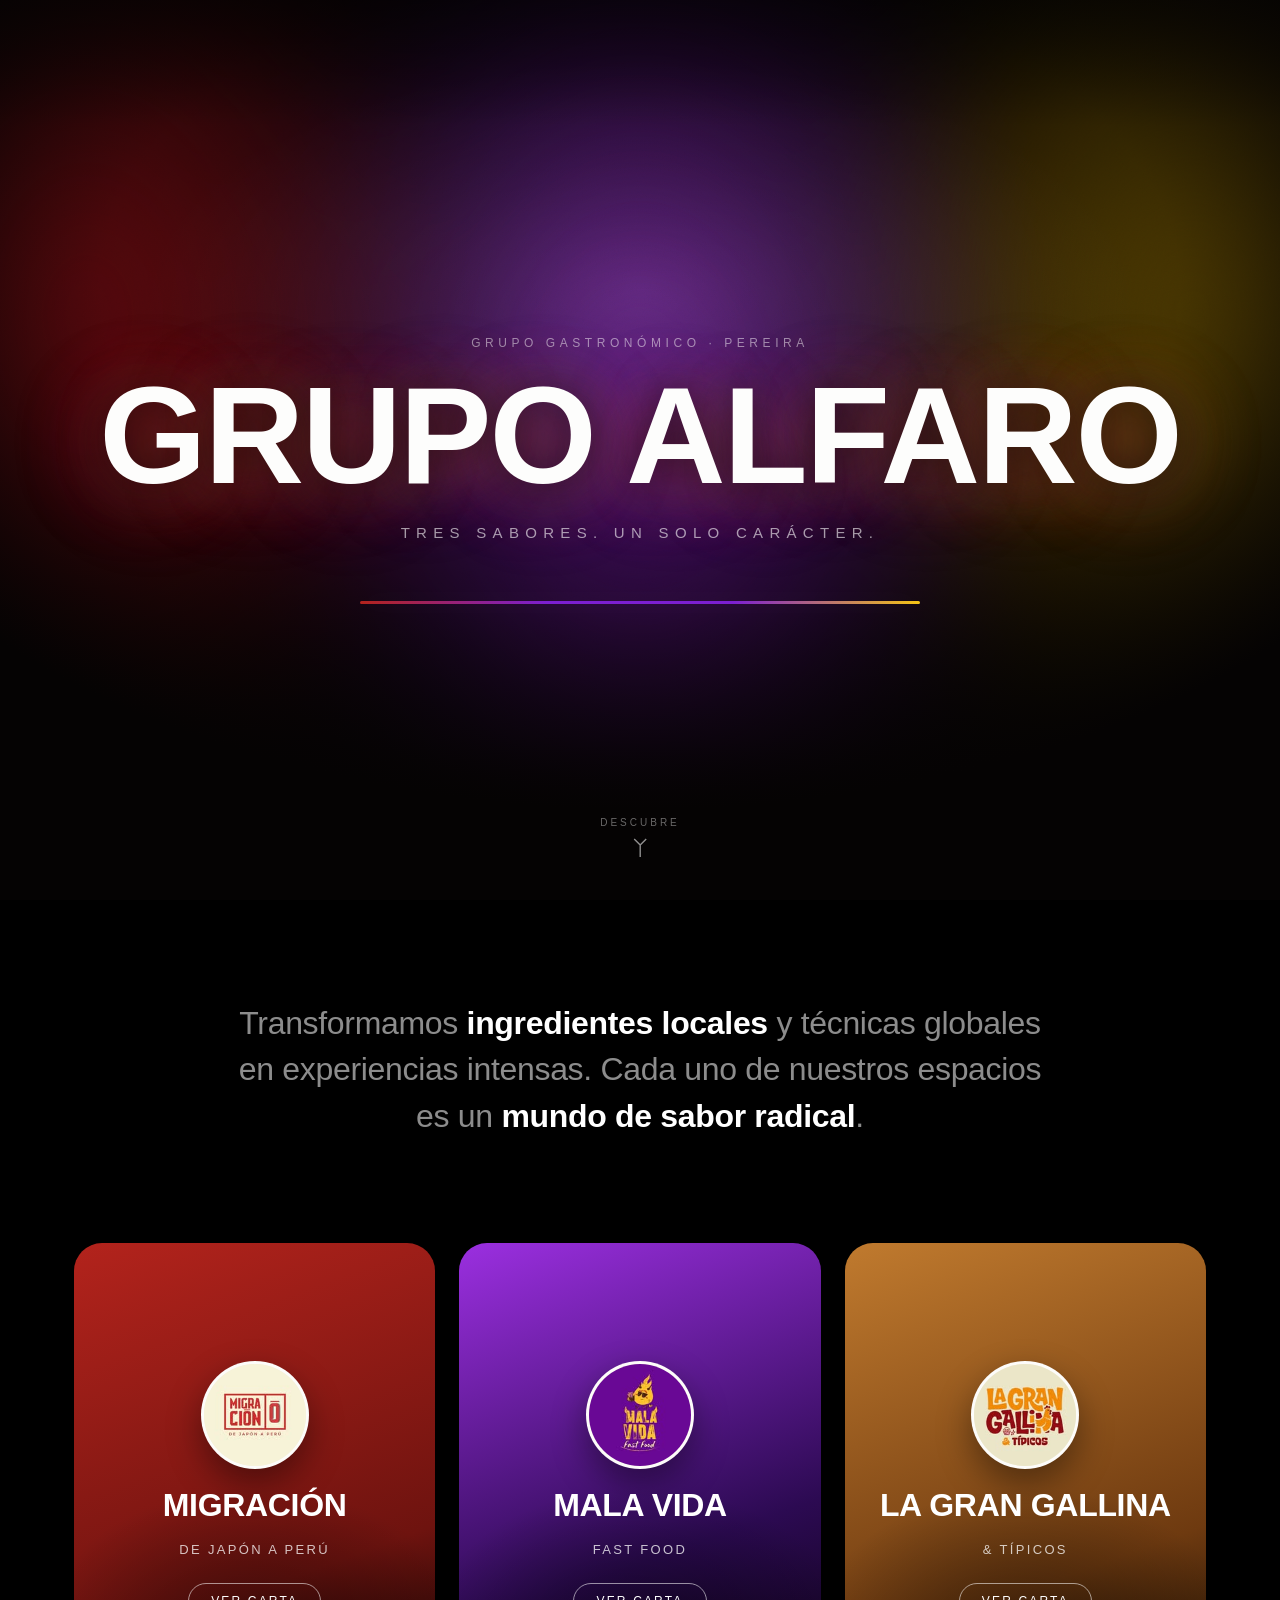
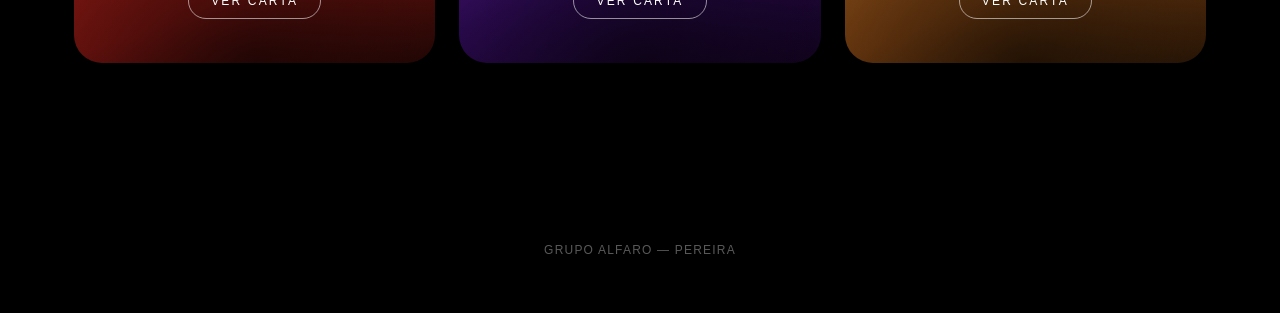
==== index.html @ 633c67c3 "Levantamiento Landing Page - Grupo ALfaro" ====
<!DOCTYPE html>
<html lang="es">
<head>
<meta charset="utf-8">
<meta name="viewport" content="width=device-width, initial-scale=1">
<title>Grupo Alfaro — Tres sabores. Un solo carácter.</title>
<meta name="description" content="Grupo Alfaro reúne tres restaurantes de Pereira: Migración, Mala Vida y La Gran Gallina. Tres sabores, un solo carácter.">
<link rel="icon" href="assets/logos/migracion.jpg">
<link rel="preconnect" href="https://api.fontshare.com">
<link rel="stylesheet" href="https://api.fontshare.com/v2/css?f[]=general-sans@400,500,600,700&display=swap">
<link rel="stylesheet" href="https://api.fontshare.com/v2/css?f[]=clash-display@600,700&display=swap">
<link rel="stylesheet" href="css/style.css">
</head>
<body>

<section class="home-hero">
  <div class="home-hero-spot"></div>
  <div class="grain"></div>
  <p class="hero-eyebrow">Grupo Gastronómico · Pereira</p>
  <h1 class="brand-mark">Grupo Alfaro</h1>
  <p class="brand-sub">Tres sabores. Un solo carácter.</p>
  <div class="tri-bar"><span></span><span></span><span></span></div>
  <div class="hero-scroll-cue">
    <span>Descubre</span>
    <svg width="14" height="20" viewBox="0 0 14 20" fill="none" stroke="currentColor" stroke-width="1.4"><path d="M1 1l6 6 6-6M7 6v13"/></svg>
  </div>
</section>

<section class="home-intro">
  <p>
    Transformamos <strong>ingredientes locales</strong> y técnicas globales en experiencias intensas.
    Cada uno de nuestros espacios es un <strong>mundo de sabor radical</strong>.
  </p>
</section>

<section class="brand-grid">
  <a class="brand-card brand-card--migracion" href="migracion.html">
    <div class="brand-card-logo"><img src="assets/logos/migracion.jpg" alt="Migración"></div>
    <h2 class="brand-card-name">Migración</h2>
    <p class="brand-card-tag">De Japón a Perú</p>
    <span class="brand-card-cta">Ver carta</span>
  </a>

  <a class="brand-card brand-card--malavida" href="mala-vida.html">
    <div class="brand-card-logo"><img src="assets/logos/mala-vida.jpg" alt="Mala Vida"></div>
    <h2 class="brand-card-name">Mala Vida</h2>
    <p class="brand-card-tag">Fast food</p>
    <span class="brand-card-cta">Ver carta</span>
  </a>

  <a class="brand-card brand-card--gallina" href="gallina.html">
    <div class="brand-card-logo"><img src="assets/logos/gallina.jpg" alt="La Gran Gallina"></div>
    <h2 class="brand-card-name">La Gran Gallina</h2>
    <p class="brand-card-tag">&amp; Típicos</p>
    <span class="brand-card-cta">Ver carta</span>
  </a>
</section>

<footer class="home-footer">Grupo Alfaro — Pereira</footer>

</body>
</html>
---- css/style.css ----
/* ============================================================
   Grupo Alfaro — hoja de estilos única
   Iluminación cinematográfica (Netflix) + tipografía limpia (Apple)
   ============================================================ */

*, *::before, *::after { box-sizing: border-box; }
html { scroll-behavior: smooth; }
body {
  margin: 0;
  font-family: 'General Sans', -apple-system, BlinkMacSystemFont, 'Segoe UI', sans-serif;
  background: #000;
  color: #fff;
  -webkit-font-smoothing: antialiased;
  text-rendering: optimizeLegibility;
  overflow-x: hidden;
}
img { max-width: 100%; display: block; }
a { color: inherit; text-decoration: none; }
h1, h2, h3, p { margin: 0; }
button { font-family: inherit; cursor: pointer; }

.display-font {
  font-family: 'Clash Display', 'General Sans', -apple-system, sans-serif;
}

:root {
  --c-migracion: #b3231c;
  --c-migracion-deep: #6e130f;
  --c-malavida: #7c1fd1;
  --c-malavida-deep: #2c0a52;
  --c-malavida-gold: #f2b705;
  --c-gallina: #a35a1e;
  --c-gallina-deep: #6e3a10;
  --c-gallina-cream: #f3e4c1;
  --c-amarillo: #f5c414;
  --whatsapp: #25d366;
  --rappi: #ff441f;
  --ease: cubic-bezier(.22,1,.36,1);
}

/* Grano de película sutil — reutilizable sobre cualquier fondo oscuro */
.grain {
  position: absolute;
  inset: 0;
  pointer-events: none;
  opacity: .05;
  mix-blend-mode: overlay;
  background-image: url("data:image/svg+xml,%3Csvg xmlns='http://www.w3.org/2000/svg' width='140' height='140'%3E%3Cfilter id='n'%3E%3CfeTurbulence type='fractalNoise' baseFrequency='0.85' numOctaves='3' stitchTiles='stitch'/%3E%3C/filter%3E%3Crect width='100%25' height='100%25' filter='url(%23n)'/%3E%3C/svg%3E");
}

.container {
  width: 100%;
  max-width: 1180px;
  margin: 0 auto;
  padding: 0 32px;
}

/* ============================================================
   HOME — hero cinematográfico
   ============================================================ */

.home-hero {
  position: relative;
  min-height: 100vh;
  display: flex;
  flex-direction: column;
  align-items: center;
  justify-content: center;
  text-align: center;
  padding: 140px 24px 100px;
  background: #050303;
  overflow: hidden;
}

/* Capa 1 — luces de color (key lights), más ajustadas y saturadas */
.home-hero::before {
  content: "";
  position: absolute;
  inset: -25% -10%;
  background:
    radial-gradient(ellipse 34% 58% at 14% 40%, rgba(214, 32, 42, 0.65), transparent 68%),
    radial-gradient(ellipse 38% 64% at 50% 46%, rgba(150, 40, 210, 0.6), transparent 68%),
    radial-gradient(ellipse 34% 58% at 86% 40%, rgba(247, 191, 20, 0.55), transparent 68%);
  filter: blur(70px) saturate(1.25);
  animation: glow-drift 16s ease-in-out infinite alternate;
}

/* Capa 2 — foco cenital suave, como una luz de práctico sobre el título */
.home-hero-spot {
  position: absolute;
  inset: 0;
  z-index: 1;
  background: radial-gradient(ellipse 60% 42% at 50% 34%, rgba(255,255,255,.10), transparent 65%);
  pointer-events: none;
}

@keyframes glow-drift {
  0%   { transform: translateY(0) scale(1); }
  100% { transform: translateY(-3%) scale(1.05); }
}

/* Capa 3 — grano de película */
.home-hero .grain { z-index: 1; }

/* Capa 4 — viñeta, oscurece bordes y sella el encuadre */
.home-hero::after {
  content: "";
  position: absolute;
  inset: 0;
  z-index: 1;
  background:
    radial-gradient(ellipse 68% 58% at 50% 32%, transparent 0%, rgba(0,0,0,.4) 62%, #050303 100%),
    linear-gradient(180deg, rgba(0,0,0,.55) 0%, transparent 14%, transparent 82%, rgba(0,0,0,.65) 100%);
  pointer-events: none;
}

.hero-eyebrow {
  position: relative;
  z-index: 2;
  margin-bottom: 22px;
  font-size: 12px;
  font-weight: 500;
  letter-spacing: 0.38em;
  text-transform: uppercase;
  color: rgba(255,255,255,.5);
}

.brand-mark {
  position: relative;
  z-index: 2;
  font-family: 'Clash Display', 'General Sans', -apple-system, sans-serif;
  font-size: clamp(56px, 11vw, 138px);
  font-weight: 700;
  letter-spacing: -0.015em;
  line-height: 0.92;
  text-transform: uppercase;
  color: #fdfdfc;
  text-shadow:
    0 2px 40px rgba(0,0,0,.7),
    -18px 6px 70px rgba(214, 32, 42, .35),
    18px 6px 70px rgba(247, 191, 20, .3),
    0 10px 90px rgba(150, 40, 210, .3);
}

.brand-sub {
  position: relative;
  z-index: 2;
  margin-top: 26px;
  font-size: clamp(12px, 1.6vw, 15px);
  letter-spacing: 0.42em;
  text-transform: uppercase;
  color: rgba(255,255,255,.6);
  font-weight: 400;
}

.tri-bar {
  position: relative;
  z-index: 2;
  display: flex;
  width: min(100%, 560px);
  height: 3px;
  margin: 60px auto 0;
  border-radius: 999px;
  overflow: hidden;
  box-shadow: 0 0 24px rgba(255,255,255,.1);
}
.tri-bar span { flex: 1; }
.tri-bar span:nth-child(1) { background: linear-gradient(90deg, var(--c-migracion), var(--c-malavida)); }
.tri-bar span:nth-child(2) { background: var(--c-malavida); }
.tri-bar span:nth-child(3) { background: linear-gradient(90deg, var(--c-malavida), var(--c-amarillo)); }

.hero-scroll-cue {
  position: absolute;
  z-index: 2;
  left: 50%;
  bottom: 42px;
  transform: translateX(-50%);
  display: flex;
  flex-direction: column;
  align-items: center;
  gap: 10px;
}
.hero-scroll-cue span {
  font-size: 10px;
  font-weight: 500;
  letter-spacing: 0.3em;
  text-transform: uppercase;
  color: rgba(255,255,255,.4);
}
.hero-scroll-cue svg {
  animation: cue-bounce 2.2s ease-in-out infinite;
  opacity: .55;
}
@keyframes cue-bounce {
  0%, 100% { transform: translateY(0); opacity: .3; }
  50% { transform: translateY(6px); opacity: .7; }
}

@media (prefers-reduced-motion: reduce) {
  .home-hero::before, .hero-scroll-cue svg { animation: none; }
}

/* Intro statement */
.home-intro {
  padding: 100px 24px 40px;
  text-align: center;
}
.home-intro p {
  max-width: 820px;
  margin: 0 auto;
  font-size: clamp(20px, 3.2vw, 32px);
  line-height: 1.45;
  font-weight: 300;
  color: rgba(255,255,255,.55);
  letter-spacing: -0.01em;
}
.home-intro strong {
  color: #fff;
  font-weight: 600;
}

/* Restaurant cards */
.brand-grid {
  display: grid;
  grid-template-columns: repeat(3, 1fr);
  gap: 24px;
  padding: 64px 24px 140px;
  max-width: 1180px;
  margin: 0 auto;
}

.brand-card {
  position: relative;
  display: flex;
  flex-direction: column;
  align-items: center;
  justify-content: flex-end;
  gap: 20px;
  min-height: 420px;
  padding: 40px 28px 44px;
  border-radius: 28px;
  overflow: hidden;
  isolation: isolate;
  transition: transform .5s var(--ease), box-shadow .5s var(--ease);
}

.brand-card::before {
  content: "";
  position: absolute;
  inset: 0;
  z-index: -2;
  transition: filter .5s var(--ease);
}
.brand-card::after {
  content: "";
  position: absolute;
  inset: 0;
  z-index: -1;
  background: radial-gradient(ellipse 90% 60% at 50% 100%, rgba(0,0,0,.55), transparent 70%);
}

.brand-card:hover {
  transform: translateY(-10px);
}

.brand-card--migracion::before { background: linear-gradient(160deg, var(--c-migracion) 0%, var(--c-migracion-deep) 75%, #240705 100%); }
.brand-card--migracion:hover { box-shadow: 0 30px 70px -20px rgba(179,35,28,.65); }

.brand-card--malavida::before { background: linear-gradient(160deg, #9b2fe0 0%, var(--c-malavida-deep) 70%, #12031f 100%); }
.brand-card--malavida:hover { box-shadow: 0 30px 70px -20px rgba(124,31,209,.65); }

.brand-card--gallina::before { background: linear-gradient(160deg, #c07a2e 0%, var(--c-gallina-deep) 75%, #2c1706 100%); }
.brand-card--gallina:hover { box-shadow: 0 30px 70px -20px rgba(163,90,30,.65); }

.brand-card-logo {
  width: 108px;
  height: 108px;
  border-radius: 50%;
  overflow: hidden;
  background: #f5efdd;
  display: flex;
  align-items: center;
  justify-content: center;
  border: 3px solid rgba(255,255,255,.85);
  box-shadow: 0 14px 34px rgba(0,0,0,.4);
  transition: transform .5s var(--ease);
}
.brand-card:hover .brand-card-logo { transform: scale(1.06) translateY(-2px); }
.brand-card-logo img { width: 100%; height: 100%; object-fit: cover; }

.brand-card-name {
  font-family: 'Clash Display', 'General Sans', -apple-system, sans-serif;
  font-size: clamp(24px, 3vw, 32px);
  font-weight: 700;
  text-transform: uppercase;
  text-align: center;
  letter-spacing: -0.01em;
  line-height: 1.05;
}
.brand-card-tag {
  font-size: 13px;
  letter-spacing: .18em;
  text-transform: uppercase;
  color: rgba(255,255,255,.75);
  text-align: center;
}
.brand-card-cta {
  margin-top: 6px;
  font-size: 12px;
  letter-spacing: .18em;
  text-transform: uppercase;
  padding: 10px 22px;
  border: 1px solid rgba(255,255,255,.55);
  border-radius: 999px;
  transition: background .3s var(--ease), border-color .3s var(--ease);
}
.brand-card:hover .brand-card-cta {
  background: rgba(255,255,255,.14);
  border-color: #fff;
}

.home-footer {
  padding: 40px 24px 56px;
  text-align: center;
  font-size: 12px;
  letter-spacing: .1em;
  text-transform: uppercase;
  color: rgba(255,255,255,.35);
}

/* ============================================================
   PÁGINAS DE RESTAURANTE — layout compartido
   ============================================================ */

.menu-page { background: var(--page-bg); color: var(--page-text); min-height: 100vh; }

.back-home {
  position: fixed;
  top: 22px;
  left: 22px;
  z-index: 50;
  display: inline-flex;
  align-items: center;
  gap: 8px;
  padding: 12px 20px;
  border-radius: 999px;
  background: rgba(255,255,255,.94);
  color: #1a1a1a;
  font-size: 13px;
  font-weight: 600;
  letter-spacing: .04em;
  text-transform: uppercase;
  box-shadow: 0 10px 24px rgba(0,0,0,.25);
  transition: transform .3s var(--ease);
}
.back-home:hover { transform: translateY(-2px); }

.cta-dock {
  position: fixed;
  top: 22px;
  right: 22px;
  z-index: 50;
  display: flex;
  gap: 10px;
}
.cta-btn {
  display: inline-flex;
  align-items: center;
  gap: 8px;
  padding: 12px 20px;
  border-radius: 999px;
  font-size: 13px;
  font-weight: 700;
  letter-spacing: .04em;
  text-transform: uppercase;
  color: #fff;
  box-shadow: 0 10px 24px rgba(0,0,0,.3);
  transition: transform .3s var(--ease), box-shadow .3s var(--ease);
}
.cta-btn:hover { transform: translateY(-2px); }
.cta-btn--whatsapp { background: var(--whatsapp); }
.cta-btn--rappi { background: var(--rappi); }

.menu-header {
  position: relative;
  padding: 150px 24px 70px;
  text-align: center;
  overflow: hidden;
  background: var(--page-header-bg);
}
.menu-header-logo {
  width: 116px;
  height: 116px;
  margin: 0 auto 26px;
  border-radius: 50%;
  overflow: hidden;
  background: #fff;
  border: 4px solid rgba(255,255,255,.9);
  box-shadow: 0 16px 40px rgba(0,0,0,.28);
}
.menu-header-logo img { width: 100%; height: 100%; object-fit: cover; }

.menu-header-name {
  font-family: 'Clash Display', 'General Sans', -apple-system, sans-serif;
  font-size: clamp(40px, 7vw, 76px);
  font-weight: 700;
  text-transform: uppercase;
  letter-spacing: -0.01em;
  line-height: 1;
  color: var(--page-accent);
}
.menu-header-tag {
  margin-top: 12px;
  font-size: 14px;
  letter-spacing: .3em;
  text-transform: uppercase;
  color: var(--page-text-soft);
}
.menu-header-rule {
  width: 100%;
  height: 3px;
  margin-top: 44px;
  background: var(--page-accent);
}

.menu-jump {
  display: inline-block;
  margin: 40px auto 0;
  padding: 14px 34px;
  border: 2px solid var(--page-accent);
  border-radius: 4px;
  color: var(--page-accent);
  font-weight: 700;
  font-size: 14px;
  letter-spacing: .12em;
  text-transform: uppercase;
  transition: background .3s var(--ease), color .3s var(--ease);
}
.menu-jump:hover { background: var(--page-accent); color: var(--page-header-bg); }
.menu-jump-wrap { text-align: center; }

.menu-body { padding: 90px 24px 140px; }
.menu-body-inner { max-width: 920px; margin: 0 auto; }

.menu-category { margin-bottom: 64px; }
.menu-category-title {
  font-family: 'Clash Display', 'General Sans', -apple-system, sans-serif;
  font-size: 26px;
  font-weight: 700;
  text-transform: uppercase;
  letter-spacing: .02em;
  color: var(--page-accent);
  padding-bottom: 14px;
  border-bottom: 2px solid var(--page-rule);
  margin-bottom: 30px;
}

.menu-items {
  display: grid;
  grid-template-columns: repeat(2, 1fr);
  gap: 30px 48px;
}

.menu-item {
  padding-bottom: 24px;
  border-bottom: 1px solid var(--page-rule);
}
.menu-item-row {
  display: flex;
  justify-content: space-between;
  align-items: baseline;
  gap: 16px;
}
.menu-item-name {
  font-size: 16.5px;
  font-weight: 700;
  color: var(--page-text);
}
.menu-item-price {
  font-size: 16px;
  font-weight: 700;
  color: var(--page-accent);
  white-space: nowrap;
}
.menu-item-desc {
  margin-top: 8px;
  font-size: 14px;
  line-height: 1.55;
  color: var(--page-text-soft);
}

.menu-item-photo {
  width: 100%;
  aspect-ratio: 4 / 3;
  border-radius: 12px;
  overflow: hidden;
  margin-bottom: 14px;
  background: var(--page-rule);
}
.menu-item-photo img { width: 100%; height: 100%; object-fit: cover; }

.menu-footer {
  padding: 60px 24px;
  text-align: center;
  font-size: 12px;
  letter-spacing: .1em;
  text-transform: uppercase;
  color: var(--page-text-soft);
  border-top: 1px solid var(--page-rule);
}

/* ---- Widget de ubicación (mapa + foto) ---- */
.location-section {
  padding: 0 24px 100px;
  border-top: 1px solid var(--page-rule);
  padding-top: 80px;
}
.location-section-inner { max-width: 920px; margin: 0 auto; }
.location-title {
  font-family: 'Clash Display', 'General Sans', -apple-system, sans-serif;
  font-size: 26px;
  font-weight: 700;
  text-transform: uppercase;
  letter-spacing: .02em;
  color: var(--page-accent);
  margin-bottom: 30px;
}
.location-grid {
  display: grid;
  grid-template-columns: 1fr 1fr;
  gap: 24px;
}
.location-map, .location-photo {
  aspect-ratio: 4 / 3;
  border-radius: 16px;
  overflow: hidden;
  background: var(--page-rule);
}
.location-map iframe {
  width: 100%;
  height: 100%;
  border: 0;
  display: block;
  filter: saturate(.92);
}
.location-photo {
  position: relative;
  display: flex;
  align-items: center;
  justify-content: center;
}
.location-photo img { width: 100%; height: 100%; object-fit: cover; }
.location-photo-placeholder {
  display: flex;
  flex-direction: column;
  align-items: center;
  gap: 8px;
  color: var(--page-text-soft);
  font-size: 12px;
  letter-spacing: .1em;
  text-transform: uppercase;
  text-align: center;
  padding: 20px;
}
.location-photo-placeholder svg { opacity: .5; }

@media (max-width: 640px) {
  .location-grid { grid-template-columns: 1fr; }
  .location-map, .location-photo { aspect-ratio: 16 / 10; }
}

/* ---- Tema: Migración ---- */
.theme-migracion {
  --page-bg: #faf6ec;
  --page-header-bg: radial-gradient(ellipse 80% 60% at 50% 0%, #fdeceb 0%, #faf6ec 65%);
  --page-accent: #b3231c;
  --page-text: #241110;
  --page-text-soft: #6b5a55;
  --page-rule: #e7ded0;
}

/* ---- Tema: Mala Vida ---- */
.theme-malavida {
  --page-bg: #1c0836;
  --page-header-bg: linear-gradient(180deg, #3a1163 0%, #1c0836 100%);
  --page-accent: #f2b705;
  --page-text: #f4ecff;
  --page-text-soft: #c4aee0;
  --page-rule: rgba(242,183,5,.22);
}
.theme-malavida .menu-item-photo { background: rgba(242,183,5,.1); }

/* ---- Tema: La Gran Gallina ---- */
.theme-gallina {
  --page-bg: #f7ecd2;
  --page-header-bg: radial-gradient(ellipse 80% 60% at 50% 0%, #fff6df 0%, #f7ecd2 65%);
  --page-accent: #a35a1e;
  --page-text: #2c1c0c;
  --page-text-soft: #7a6448;
  --page-rule: #e8d7ac;
}

/* ============================================================
   Responsive
   ============================================================ */

@media (max-width: 860px) {
  .brand-grid { grid-template-columns: 1fr; padding: 48px 20px 100px; }
  .menu-items { grid-template-columns: 1fr; }
  .home-hero { padding-top: 120px; }
  .cta-dock { flex-direction: column; }
  .back-home, .cta-btn { padding: 10px 16px; font-size: 12px; }
}

@media (max-width: 520px) {
  .brand-mark { letter-spacing: -0.02em; }
  .menu-header { padding: 130px 18px 54px; }
  .menu-body { padding: 60px 18px 100px; }
}
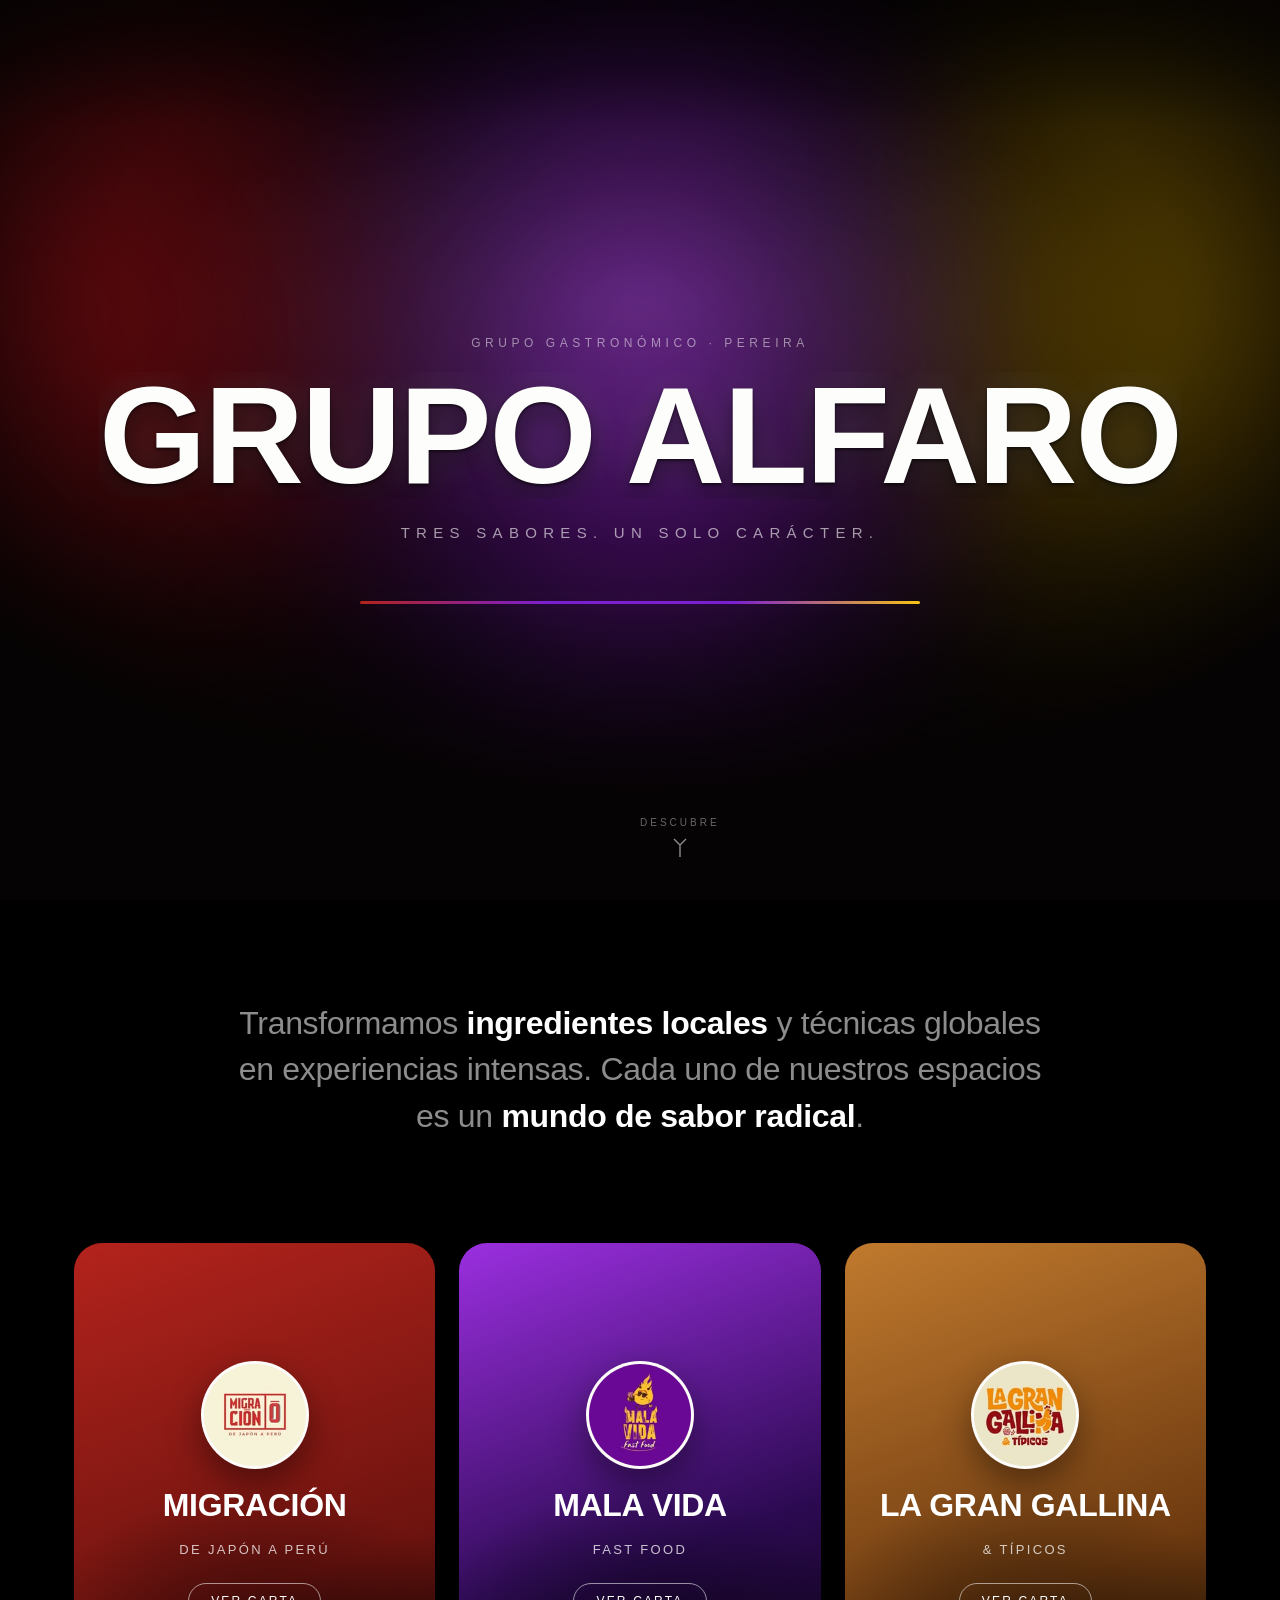
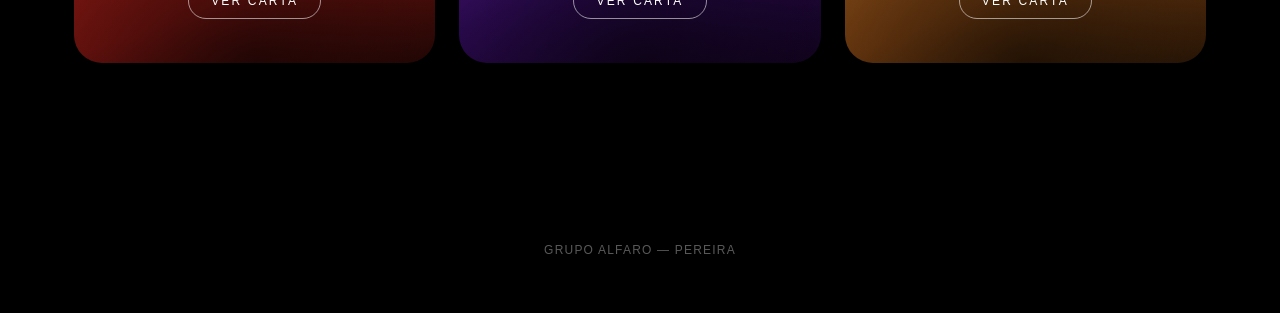
==== commit c880e796: "Adición de animación" ====
--- a/index.html
+++ b/index.html
@@ -15,6 +15,7 @@
 
 <section class="home-hero">
   <div class="home-hero-spot"></div>
+  <div class="hero-sweep"></div>
   <div class="grain"></div>
   <p class="hero-eyebrow">Grupo Gastronómico · Pereira</p>
   <h1 class="brand-mark">Grupo Alfaro</h1>
--- a/css/style.css
+++ b/css/style.css
@@ -136,10 +136,9 @@
   text-transform: uppercase;
   color: #fdfdfc;
   text-shadow:
-    0 2px 40px rgba(0,0,0,.7),
-    -18px 6px 70px rgba(214, 32, 42, .35),
-    18px 6px 70px rgba(247, 191, 20, .3),
-    0 10px 90px rgba(150, 40, 210, .3);
+    0 2px 3px rgba(0,0,0,.55),
+    0 10px 26px rgba(0,0,0,.5),
+    0 0 40px rgba(255,255,255,.14);
 }
 
 .brand-sub {
@@ -188,7 +187,7 @@
   color: rgba(255,255,255,.4);
 }
 .hero-scroll-cue svg {
-  animation: cue-bounce 2.2s ease-in-out infinite;
+  animation: cue-bounce 2.2s ease-in-out infinite 2.4s;
   opacity: .55;
 }
 @keyframes cue-bounce {
@@ -196,8 +195,72 @@
   50% { transform: translateY(6px); opacity: .7; }
 }
 
+/* ---- Animación de apertura ---- */
+@keyframes hero-flash {
+  0%   { opacity: 0; filter: blur(70px) saturate(1.25) brightness(1); }
+  9%   { opacity: 1; filter: blur(70px) saturate(1.5) brightness(2.6); }
+  100% { opacity: 1; filter: blur(70px) saturate(1.25) brightness(1); }
+}
+@keyframes hero-lights-up {
+  from { opacity: 0; }
+  to   { opacity: 1; }
+}
+@keyframes sweep-across {
+  0%   { transform: translateX(-70%) skewX(-12deg); opacity: 0; }
+  15%  { opacity: 1; }
+  55%  { opacity: .5; }
+  100% { transform: translateX(70%) skewX(-12deg); opacity: 0; }
+}
+@keyframes mark-reveal {
+  0%   { opacity: 0; transform: scale(1.1) translateY(6px); filter: blur(18px); clip-path: inset(0 50% 0 50%); }
+  50%  { opacity: 1; filter: blur(3px); }
+  62%  { clip-path: inset(0 0% 0 0%); }
+  100% { opacity: 1; transform: scale(1) translateY(0); filter: blur(0); clip-path: inset(0 0% 0 0%); }
+}
+@keyframes reveal-up {
+  from { opacity: 0; transform: translateY(18px); filter: blur(6px); }
+  to   { opacity: 1; transform: translateY(0); filter: blur(0); }
+}
+@keyframes tri-reveal {
+  from { opacity: 0; transform: scaleX(0); }
+  to   { opacity: 1; transform: scaleX(1); }
+}
+
+.home-hero::before {
+  animation: glow-drift 16s ease-in-out infinite alternate, hero-flash 2s cubic-bezier(.16,1,.3,1) both;
+}
+.home-hero-spot { animation: hero-lights-up 1.4s ease-out both .1s; }
+.hero-sweep {
+  position: absolute;
+  inset: -20%;
+  z-index: 1;
+  pointer-events: none;
+  background: linear-gradient(100deg, transparent 42%, rgba(255,255,255,.22) 50%, transparent 58%);
+  mix-blend-mode: screen;
+  animation: sweep-across 1.4s cubic-bezier(.16,1,.3,1) both .25s;
+}
+.hero-eyebrow    { animation: reveal-up .8s var(--ease) both .55s; }
+.brand-mark      { transform-origin: center; animation: mark-reveal 1.15s var(--ease) both .15s; }
+.brand-sub       { animation: reveal-up .8s var(--ease) both .95s; }
+.tri-bar         { transform-origin: center; animation: tri-reveal .9s var(--ease) both 1.15s; }
+.hero-scroll-cue { animation: reveal-up .8s var(--ease) both 1.5s; }
+
 @media (prefers-reduced-motion: reduce) {
-  .home-hero::before, .hero-scroll-cue svg { animation: none; }
+  .home-hero::before,
+  .home-hero-spot,
+  .hero-sweep,
+  .hero-eyebrow,
+  .brand-mark,
+  .brand-sub,
+  .tri-bar,
+  .hero-scroll-cue,
+  .hero-scroll-cue svg {
+    animation: none;
+    opacity: 1;
+    transform: none;
+    clip-path: none;
+    filter: none;
+  }
 }
 
 /* Intro statement */
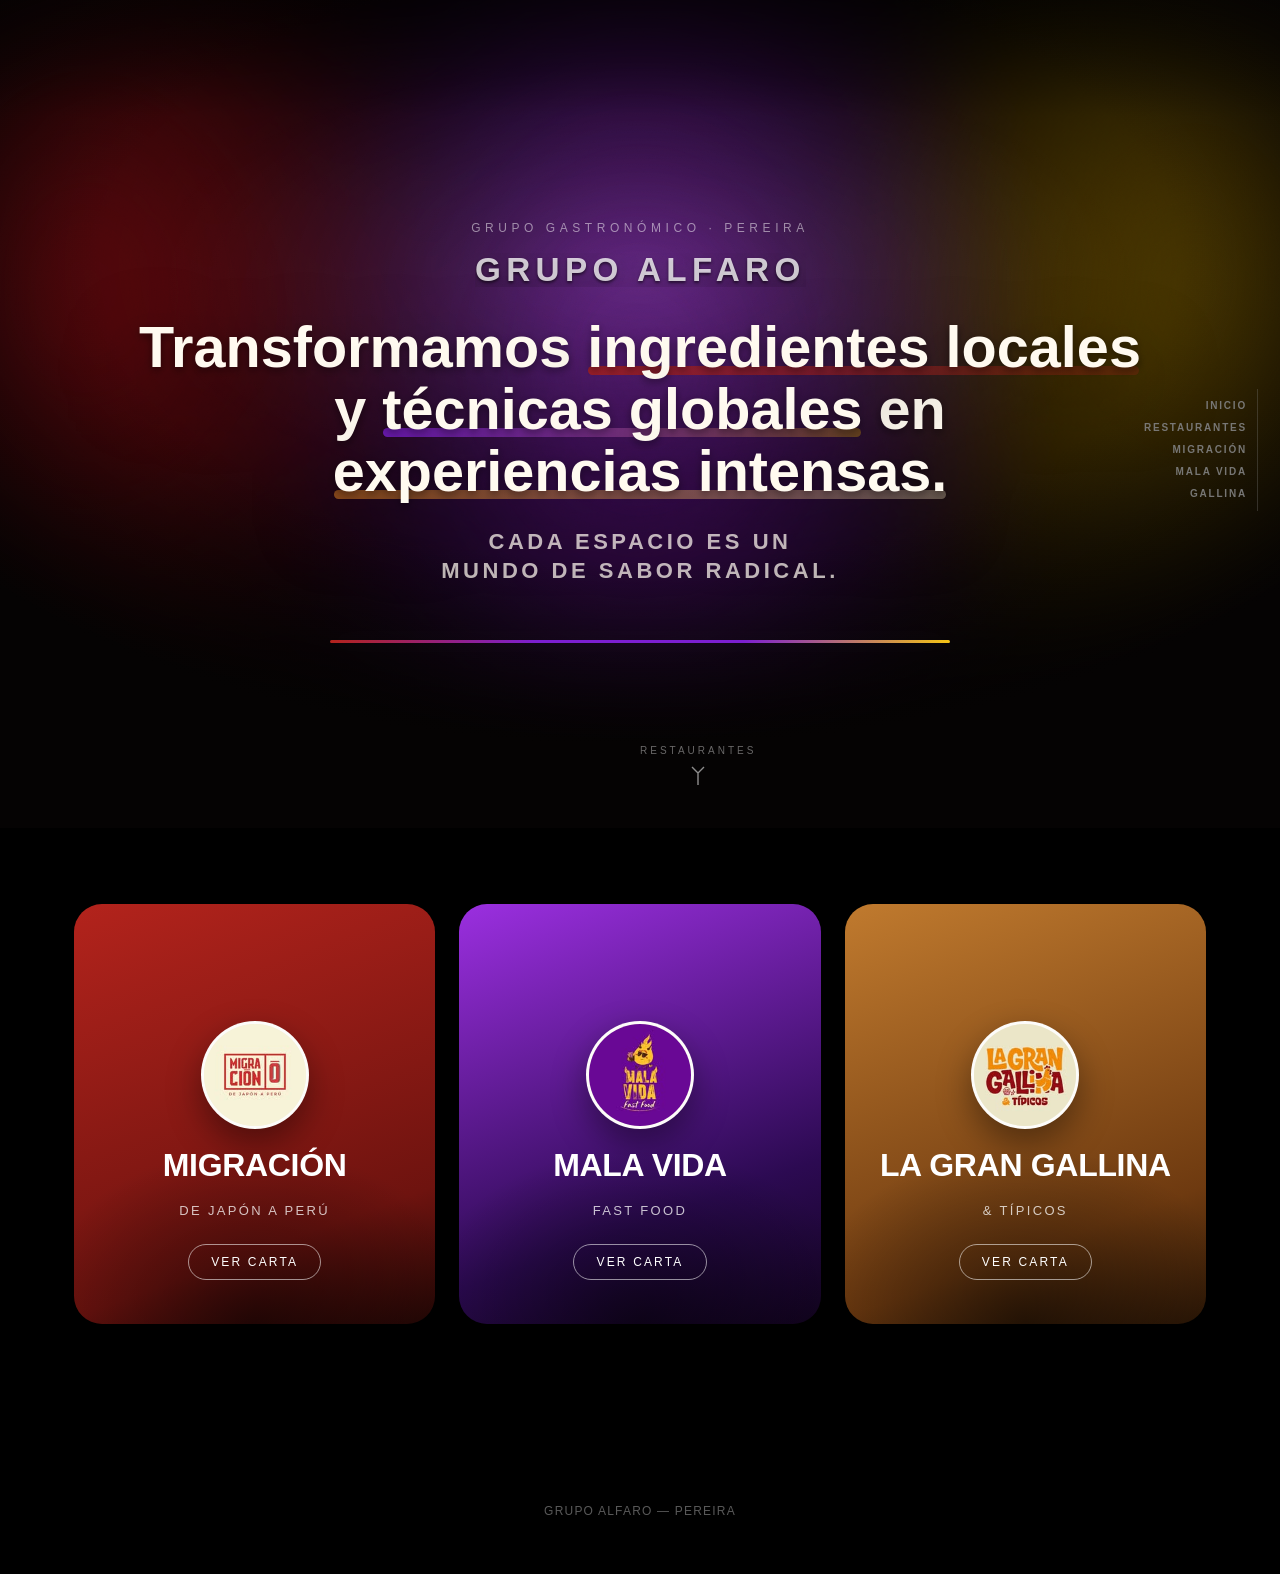
==== commit 4e756799: "Collage sin recortes por restaurante" ====
--- a/index.html
+++ b/index.html
@@ -13,28 +13,35 @@
 </head>
 <body>
 
-<section class="home-hero">
+<section class="home-hero" id="inicio">
   <div class="home-hero-spot"></div>
   <div class="hero-sweep"></div>
   <div class="grain"></div>
+  <nav class="home-rail" aria-label="Navegación principal">
+    <a href="#inicio">Inicio</a>
+    <a href="#restaurantes">Restaurantes</a>
+    <a href="migracion.html">Migración</a>
+    <a href="mala-vida.html">Mala Vida</a>
+    <a href="gallina.html">Gallina</a>
+  </nav>
   <p class="hero-eyebrow">Grupo Gastronómico · Pereira</p>
   <h1 class="brand-mark">Grupo Alfaro</h1>
-  <p class="brand-sub">Tres sabores. Un solo carácter.</p>
+  <p class="hero-statement">
+    Transformamos <span class="accent accent--migracion">ingredientes locales</span>
+    y <span class="accent accent--malavida">técnicas globales</span> en
+    <span class="accent accent--gallina">experiencias intensas.</span>
+  </p>
+  <p class="hero-kicker">
+    Cada espacio es un <span class="accent accent--gold">mundo de sabor radical</span>.
+  </p>
   <div class="tri-bar"><span></span><span></span><span></span></div>
   <div class="hero-scroll-cue">
-    <span>Descubre</span>
+    <span>Restaurantes</span>
     <svg width="14" height="20" viewBox="0 0 14 20" fill="none" stroke="currentColor" stroke-width="1.4"><path d="M1 1l6 6 6-6M7 6v13"/></svg>
   </div>
 </section>
 
-<section class="home-intro">
-  <p>
-    Transformamos <strong>ingredientes locales</strong> y técnicas globales en experiencias intensas.
-    Cada uno de nuestros espacios es un <strong>mundo de sabor radical</strong>.
-  </p>
-</section>
-
-<section class="brand-grid">
+<section class="brand-grid" id="restaurantes" aria-label="Restaurantes de Grupo Alfaro">
   <a class="brand-card brand-card--migracion" href="migracion.html">
     <div class="brand-card-logo"><img src="assets/logos/migracion.jpg" alt="Migración"></div>
     <h2 class="brand-card-name">Migración</h2>
--- a/css/style.css
+++ b/css/style.css
@@ -61,13 +61,13 @@
 
 .home-hero {
   position: relative;
-  min-height: 100vh;
+  min-height: 92vh;
   display: flex;
   flex-direction: column;
   align-items: center;
   justify-content: center;
   text-align: center;
-  padding: 140px 24px 100px;
+  padding: 132px 24px 96px;
   background: #050303;
   overflow: hidden;
 }
@@ -117,7 +117,7 @@
 .hero-eyebrow {
   position: relative;
   z-index: 2;
-  margin-bottom: 22px;
+  margin-bottom: 18px;
   font-size: 12px;
   font-weight: 500;
   letter-spacing: 0.38em;
@@ -129,36 +129,122 @@
   position: relative;
   z-index: 2;
   font-family: 'Clash Display', 'General Sans', -apple-system, sans-serif;
-  font-size: clamp(56px, 11vw, 138px);
-  font-weight: 700;
-  letter-spacing: -0.015em;
-  line-height: 0.92;
-  text-transform: uppercase;
-  color: #fdfdfc;
+  font-size: clamp(18px, 2.6vw, 34px);
+  font-weight: 600;
+  letter-spacing: 0.16em;
+  line-height: 1;
+  text-transform: uppercase;
+  color: rgba(253,253,252,.78);
   text-shadow:
     0 2px 3px rgba(0,0,0,.55),
-    0 10px 26px rgba(0,0,0,.5),
-    0 0 40px rgba(255,255,255,.14);
-}
-
-.brand-sub {
+    0 10px 26px rgba(0,0,0,.45),
+    0 0 24px rgba(255,255,255,.1);
+}
+
+.hero-statement {
   position: relative;
   z-index: 2;
-  margin-top: 26px;
-  font-size: clamp(12px, 1.6vw, 15px);
-  letter-spacing: 0.42em;
-  text-transform: uppercase;
-  color: rgba(255,255,255,.6);
-  font-weight: 400;
+  width: min(100%, 1080px);
+  margin: 30px auto 0;
+  font-family: 'Clash Display', 'General Sans', -apple-system, sans-serif;
+  font-size: clamp(30px, 4.5vw, 62px);
+  line-height: 1.08;
+  font-weight: 700;
+  letter-spacing: 0;
+  color: #fffaf0;
+  text-wrap: balance;
+  text-shadow:
+    0 3px 8px rgba(0,0,0,.45),
+    0 24px 80px rgba(0,0,0,.6);
+  animation: statement-reveal 1s var(--ease) both .55s;
+}
+
+.hero-statement .accent {
+  position: relative;
+  z-index: 0;
+  display: inline-block;
+  white-space: nowrap;
+}
+
+.hero-statement .accent::after {
+  content: "";
+  position: absolute;
+  left: .02em;
+  right: .02em;
+  bottom: .05em;
+  z-index: -1;
+  height: .16em;
+  border-radius: 999px;
+  transform: scaleX(0);
+  transform-origin: left;
+  opacity: .92;
+  animation: accent-brush .75s var(--ease) forwards 1.05s;
+}
+
+.accent--migracion::after { background: linear-gradient(90deg, rgba(179,35,28,.88), rgba(179,35,28,.28)); }
+.accent--malavida::after { background: linear-gradient(90deg, rgba(124,31,209,.9), rgba(242,183,5,.34)); animation-delay: 1.18s; }
+.accent--gallina::after { background: linear-gradient(90deg, rgba(163,90,30,.88), rgba(243,228,193,.38)); animation-delay: 1.31s; }
+.accent--gold::after { background: linear-gradient(90deg, rgba(245,196,20,.92), rgba(245,196,20,.3)); animation-delay: 1.44s; }
+
+.hero-kicker {
+  position: relative;
+  z-index: 2;
+  width: min(100%, 680px);
+  margin: 24px auto 0;
+  font-size: clamp(15px, 1.75vw, 22px);
+  line-height: 1.35;
+  font-weight: 600;
+  letter-spacing: .16em;
+  text-transform: uppercase;
+  color: rgba(255,250,240,.72);
+  text-wrap: balance;
+  animation: reveal-up .8s var(--ease) both .9s;
+}
+
+.hero-kicker .accent {
+  position: relative;
+  z-index: 0;
+  display: inline-block;
+}
+
+.home-rail {
+  position: fixed;
+  z-index: 20;
+  top: 50%;
+  right: 22px;
+  transform: translateY(-50%);
+  display: flex;
+  flex-direction: column;
+  align-items: flex-end;
+  gap: 12px;
+  padding: 12px 10px;
+  border-right: 1px solid rgba(255,255,255,.16);
+  color: rgba(255,255,255,.46);
+  mix-blend-mode: difference;
+  animation: rail-in .9s var(--ease) both 1.25s;
+}
+
+.home-rail a {
+  font-size: 10px;
+  font-weight: 600;
+  line-height: 1;
+  letter-spacing: .18em;
+  text-transform: uppercase;
+  transition: color .25s var(--ease), transform .25s var(--ease);
+}
+
+.home-rail a:hover {
+  color: #fff;
+  transform: translateX(-4px);
 }
 
 .tri-bar {
   position: relative;
   z-index: 2;
   display: flex;
-  width: min(100%, 560px);
+  width: min(100%, 620px);
   height: 3px;
-  margin: 60px auto 0;
+  margin: 54px auto 0;
   border-radius: 999px;
   overflow: hidden;
   box-shadow: 0 0 24px rgba(255,255,255,.1);
@@ -220,6 +306,18 @@
 @keyframes reveal-up {
   from { opacity: 0; transform: translateY(18px); filter: blur(6px); }
   to   { opacity: 1; transform: translateY(0); filter: blur(0); }
+}
+@keyframes statement-reveal {
+  from { opacity: 0; transform: translateY(20px) scale(.98); filter: blur(10px); }
+  to   { opacity: 1; transform: translateY(0) scale(1); filter: blur(0); }
+}
+@keyframes accent-brush {
+  from { transform: scaleX(0); }
+  to   { transform: scaleX(1); }
+}
+@keyframes rail-in {
+  from { opacity: 0; transform: translate(12px, -50%); }
+  to   { opacity: 1; transform: translate(0, -50%); }
 }
 @keyframes tri-reveal {
   from { opacity: 0; transform: scaleX(0); }
@@ -241,7 +339,6 @@
 }
 .hero-eyebrow    { animation: reveal-up .8s var(--ease) both .55s; }
 .brand-mark      { transform-origin: center; animation: mark-reveal 1.15s var(--ease) both .15s; }
-.brand-sub       { animation: reveal-up .8s var(--ease) both .95s; }
 .tri-bar         { transform-origin: center; animation: tri-reveal .9s var(--ease) both 1.15s; }
 .hero-scroll-cue { animation: reveal-up .8s var(--ease) both 1.5s; }
 
@@ -251,10 +348,25 @@
   .hero-sweep,
   .hero-eyebrow,
   .brand-mark,
-  .brand-sub,
+  .hero-statement,
+  .hero-kicker,
+  .hero-statement .accent::after,
+  .hero-kicker .accent::after,
+  .home-rail,
   .tri-bar,
   .hero-scroll-cue,
-  .hero-scroll-cue svg {
+  .hero-scroll-cue svg,
+  .back-home,
+  .cta-dock,
+  .menu-header::before,
+  .menu-header-logo,
+  .menu-header-name,
+  .menu-header-tag,
+  .menu-header-rule,
+  .menu-jump-wrap,
+  .collage-eyebrow,
+  .collage-title,
+  .collage-photo {
     animation: none;
     opacity: 1;
     transform: none;
@@ -287,7 +399,7 @@
   display: grid;
   grid-template-columns: repeat(3, 1fr);
   gap: 24px;
-  padding: 64px 24px 140px;
+  padding: 76px 24px 140px;
   max-width: 1180px;
   margin: 0 auto;
 }
@@ -396,6 +508,20 @@
    ============================================================ */
 
 .menu-page { background: var(--page-bg); color: var(--page-text); min-height: 100vh; }
+
+@keyframes chrome-drop {
+  from { opacity: 0; transform: translateY(-14px); }
+  to   { opacity: 1; transform: translateY(0); }
+}
+@keyframes header-glow-in {
+  from { opacity: 0; transform: scale(.88); }
+  to   { opacity: 1; transform: scale(1); }
+}
+@keyframes logo-pop {
+  0%   { opacity: 0; transform: scale(.72); filter: blur(6px); }
+  70%  { opacity: 1; transform: scale(1.04); filter: blur(0); }
+  100% { opacity: 1; transform: scale(1); filter: blur(0); }
+}
 
 .back-home {
   position: fixed;
@@ -415,6 +541,7 @@
   text-transform: uppercase;
   box-shadow: 0 10px 24px rgba(0,0,0,.25);
   transition: transform .3s var(--ease);
+  animation: chrome-drop .7s var(--ease) both .1s;
 }
 .back-home:hover { transform: translateY(-2px); }
 
@@ -425,6 +552,7 @@
   z-index: 50;
   display: flex;
   gap: 10px;
+  animation: chrome-drop .7s var(--ease) both .22s;
 }
 .cta-btn {
   display: inline-flex;
@@ -451,6 +579,18 @@
   overflow: hidden;
   background: var(--page-header-bg);
 }
+.menu-header::before {
+  content: "";
+  position: absolute;
+  inset: 0;
+  z-index: 0;
+  background: radial-gradient(ellipse 48% 42% at 50% 26%, var(--page-accent-soft), transparent 70%);
+  opacity: 0;
+  animation: header-glow-in 1.3s var(--ease) both .05s;
+  pointer-events: none;
+}
+.menu-header > * { position: relative; z-index: 1; }
+
 .menu-header-logo {
   width: 116px;
   height: 116px;
@@ -460,6 +600,7 @@
   background: #fff;
   border: 4px solid rgba(255,255,255,.9);
   box-shadow: 0 16px 40px rgba(0,0,0,.28);
+  animation: logo-pop .8s var(--ease) both .15s;
 }
 .menu-header-logo img { width: 100%; height: 100%; object-fit: cover; }
 
@@ -471,6 +612,7 @@
   letter-spacing: -0.01em;
   line-height: 1;
   color: var(--page-accent);
+  animation: reveal-up .9s var(--ease) both .32s;
 }
 .menu-header-tag {
   margin-top: 12px;
@@ -478,12 +620,15 @@
   letter-spacing: .3em;
   text-transform: uppercase;
   color: var(--page-text-soft);
+  animation: reveal-up .8s var(--ease) both .55s;
 }
 .menu-header-rule {
   width: 100%;
   height: 3px;
   margin-top: 44px;
   background: var(--page-accent);
+  transform-origin: center;
+  animation: tri-reveal .8s var(--ease) both .72s;
 }
 
 .menu-jump {
@@ -500,7 +645,165 @@
   transition: background .3s var(--ease), color .3s var(--ease);
 }
 .menu-jump:hover { background: var(--page-accent); color: var(--page-header-bg); }
-.menu-jump-wrap { text-align: center; }
+.menu-jump-wrap {
+  text-align: center;
+  animation: reveal-up .8s var(--ease) both .9s;
+}
+
+/* ============================================================
+   Collage previo a la carta — filas justificadas SIN recorte.
+   Cada foto declara su proporción real con style="--r: ancho/alto".
+   En una fila, cada foto crece en proporción a --r, así todas quedan
+   a la misma altura y ninguna se recorta (object-fit: cover sobre
+   una caja con la MISMA proporción que la imagen = 0 px perdidos).
+   ============================================================ */
+.restaurant-collage {
+  position: relative;
+  padding: clamp(72px, 8vw, 112px) 24px clamp(34px, 5vw, 58px);
+  overflow: hidden;
+  background:
+    radial-gradient(ellipse 72% 38% at 50% 0%, var(--page-accent-soft), transparent 68%),
+    var(--page-bg);
+}
+.collage-inner {
+  position: relative;
+  z-index: 1;
+  width: min(100%, 1180px);
+  margin: 0 auto;
+}
+.collage-heading { text-align: center; }
+.collage-eyebrow {
+  font-size: 12px;
+  font-weight: 700;
+  letter-spacing: .28em;
+  text-transform: uppercase;
+  color: var(--page-accent);
+  animation: reveal-up .8s var(--ease) both .05s;
+}
+.collage-title {
+  margin-top: 12px;
+  font-family: 'Clash Display', 'General Sans', -apple-system, sans-serif;
+  font-size: clamp(34px, 5vw, 60px);
+  line-height: 1;
+  font-weight: 700;
+  text-transform: uppercase;
+  color: var(--page-text);
+  animation: reveal-up .8s var(--ease) both .16s;
+}
+.collage-lead {
+  max-width: 560px;
+  margin: 14px auto 0;
+  font-size: 15px;
+  line-height: 1.55;
+  color: var(--page-text-soft);
+  animation: reveal-up .8s var(--ease) both .24s;
+}
+
+.collage-grid {
+  --collage-gap: clamp(8px, 1.1vw, 14px);
+  display: flex;
+  flex-direction: column;
+  gap: var(--collage-gap);
+  margin-top: clamp(32px, 4.5vw, 52px);
+}
+.collage-row {
+  --row-max-h: 420px;
+  display: flex;
+  gap: var(--collage-gap);
+  width: 100%;
+  /* Evita filas gigantes cuando hay pocas fotos verticales: alto máximo ≈ --row-max-h */
+  max-width: calc(var(--sum, 99) * var(--row-max-h));
+  margin-inline: auto;
+}
+.collage-photo {
+  --r: 1;
+  position: relative;
+  flex: var(--r) 1 0;
+  aspect-ratio: var(--r);
+  min-width: 0;
+  margin: 0;
+  overflow: hidden;
+  border-radius: 14px;
+  background: var(--page-rule);
+  box-shadow: 0 18px 44px -22px rgba(0,0,0,.45);
+  isolation: isolate;
+  animation: reveal-up .9s var(--ease) both;
+}
+.collage-row:nth-child(1) .collage-photo:nth-child(1) { animation-delay: .25s; }
+.collage-row:nth-child(1) .collage-photo:nth-child(2) { animation-delay: .32s; }
+.collage-row:nth-child(1) .collage-photo:nth-child(3) { animation-delay: .39s; }
+.collage-row:nth-child(2) .collage-photo:nth-child(1) { animation-delay: .46s; }
+.collage-row:nth-child(2) .collage-photo:nth-child(2) { animation-delay: .53s; }
+.collage-row:nth-child(2) .collage-photo:nth-child(3) { animation-delay: .6s; }
+.collage-row:nth-child(2) .collage-photo:nth-child(4) { animation-delay: .67s; }
+.collage-row:nth-child(1) .collage-photo:nth-child(4) { animation-delay: .46s; }
+.collage-row:nth-child(3) .collage-photo { animation-delay: .7s; }
+
+.collage-photo picture { display: block; width: 100%; height: 100%; }
+.collage-photo img {
+  width: 100%;
+  height: 100%;
+  object-fit: cover;
+  transition: transform .7s var(--ease), filter .7s var(--ease);
+}
+@media (hover: hover) {
+  .collage-photo:hover img { transform: scale(1.03); filter: saturate(1.06); }
+}
+.collage-photo figcaption {
+  position: absolute;
+  left: 10px;
+  bottom: 10px;
+  z-index: 2;
+  max-width: calc(100% - 20px);
+  padding: 6px 12px;
+  border-radius: 999px;
+  background: rgba(15, 10, 10, .62);
+  -webkit-backdrop-filter: blur(6px);
+  backdrop-filter: blur(6px);
+  color: #fff;
+  font-size: 12px;
+  font-weight: 600;
+  letter-spacing: .04em;
+  white-space: nowrap;
+  overflow: hidden;
+  text-overflow: ellipsis;
+}
+
+/* Espacios reservados (La Gran Gallina hasta tener fotos) */
+.collage-photo--empty {
+  display: flex;
+  align-items: center;
+  justify-content: center;
+  padding: 16px;
+  box-shadow: none;
+  background:
+    radial-gradient(ellipse 80% 70% at 50% 40%, var(--page-accent-soft), transparent 70%),
+    color-mix(in srgb, var(--page-rule) 70%, var(--page-bg));
+  border: 1.5px dashed color-mix(in srgb, var(--page-accent) 45%, transparent);
+  color: var(--page-text-soft);
+  font-size: 11px;
+  font-weight: 700;
+  letter-spacing: .14em;
+  line-height: 1.5;
+  text-align: center;
+  text-transform: uppercase;
+}
+
+/* Móvil: dos columnas tipo mosaico, cada foto en su proporción real */
+@media (max-width: 640px) {
+  .restaurant-collage { padding: 64px 16px 30px; }
+  .collage-grid { display: block; columns: 2; column-gap: 8px; margin-top: 30px; }
+  .collage-row { display: contents; }
+  .collage-photo {
+    display: block;
+    width: 100%;
+    margin-bottom: 8px;
+    break-inside: avoid;
+    border-radius: 10px;
+  }
+  .collage-photo--empty { display: flex; }
+  .collage-photo figcaption { left: 6px; bottom: 6px; padding: 4px 9px; font-size: 10.5px; }
+}
 
 .menu-body { padding: 90px 24px 140px; }
 .menu-body-inner { max-width: 920px; margin: 0 auto; }
@@ -637,6 +940,7 @@
   --page-bg: #faf6ec;
   --page-header-bg: radial-gradient(ellipse 80% 60% at 50% 0%, #fdeceb 0%, #faf6ec 65%);
   --page-accent: #b3231c;
+  --page-accent-soft: rgba(179, 35, 28, .22);
   --page-text: #241110;
   --page-text-soft: #6b5a55;
   --page-rule: #e7ded0;
@@ -647,6 +951,7 @@
   --page-bg: #1c0836;
   --page-header-bg: linear-gradient(180deg, #3a1163 0%, #1c0836 100%);
   --page-accent: #f2b705;
+  --page-accent-soft: rgba(242, 183, 5, .28);
   --page-text: #f4ecff;
   --page-text-soft: #c4aee0;
   --page-rule: rgba(242,183,5,.22);
@@ -658,6 +963,7 @@
   --page-bg: #f7ecd2;
   --page-header-bg: radial-gradient(ellipse 80% 60% at 50% 0%, #fff6df 0%, #f7ecd2 65%);
   --page-accent: #a35a1e;
+  --page-accent-soft: rgba(163, 90, 30, .22);
   --page-text: #2c1c0c;
   --page-text-soft: #7a6448;
   --page-rule: #e8d7ac;
@@ -670,13 +976,31 @@
 @media (max-width: 860px) {
   .brand-grid { grid-template-columns: 1fr; padding: 48px 20px 100px; }
   .menu-items { grid-template-columns: 1fr; }
-  .home-hero { padding-top: 120px; }
+  .home-hero { min-height: 88vh; padding-top: 112px; }
+  .home-rail { display: none; }
   .cta-dock { flex-direction: column; }
   .back-home, .cta-btn { padding: 10px 16px; font-size: 12px; }
 }
 
 @media (max-width: 520px) {
-  .brand-mark { letter-spacing: -0.02em; }
+  .brand-mark { font-size: 16px; letter-spacing: .14em; }
+  .hero-eyebrow { font-size: 10px; letter-spacing: .28em; }
+  .hero-statement {
+    font-size: clamp(34px, 11vw, 52px);
+    line-height: 1.02;
+  }
+  .hero-statement .accent { white-space: normal; }
+  .hero-kicker {
+    margin-top: 20px;
+    font-size: 13px;
+    letter-spacing: .12em;
+  }
+  .tri-bar { margin-top: 42px; }
+  .collage-title { font-size: clamp(30px, 12vw, 44px); }
   .menu-header { padding: 130px 18px 54px; }
   .menu-body { padding: 60px 18px 100px; }
 }
+
+/* Foto del lugar de La Gran Gallina es 3:2 — el bloque usa esa proporción para mostrarla completa */
+.theme-gallina .location-map,
+.theme-gallina .location-photo { aspect-ratio: 3 / 2; }
